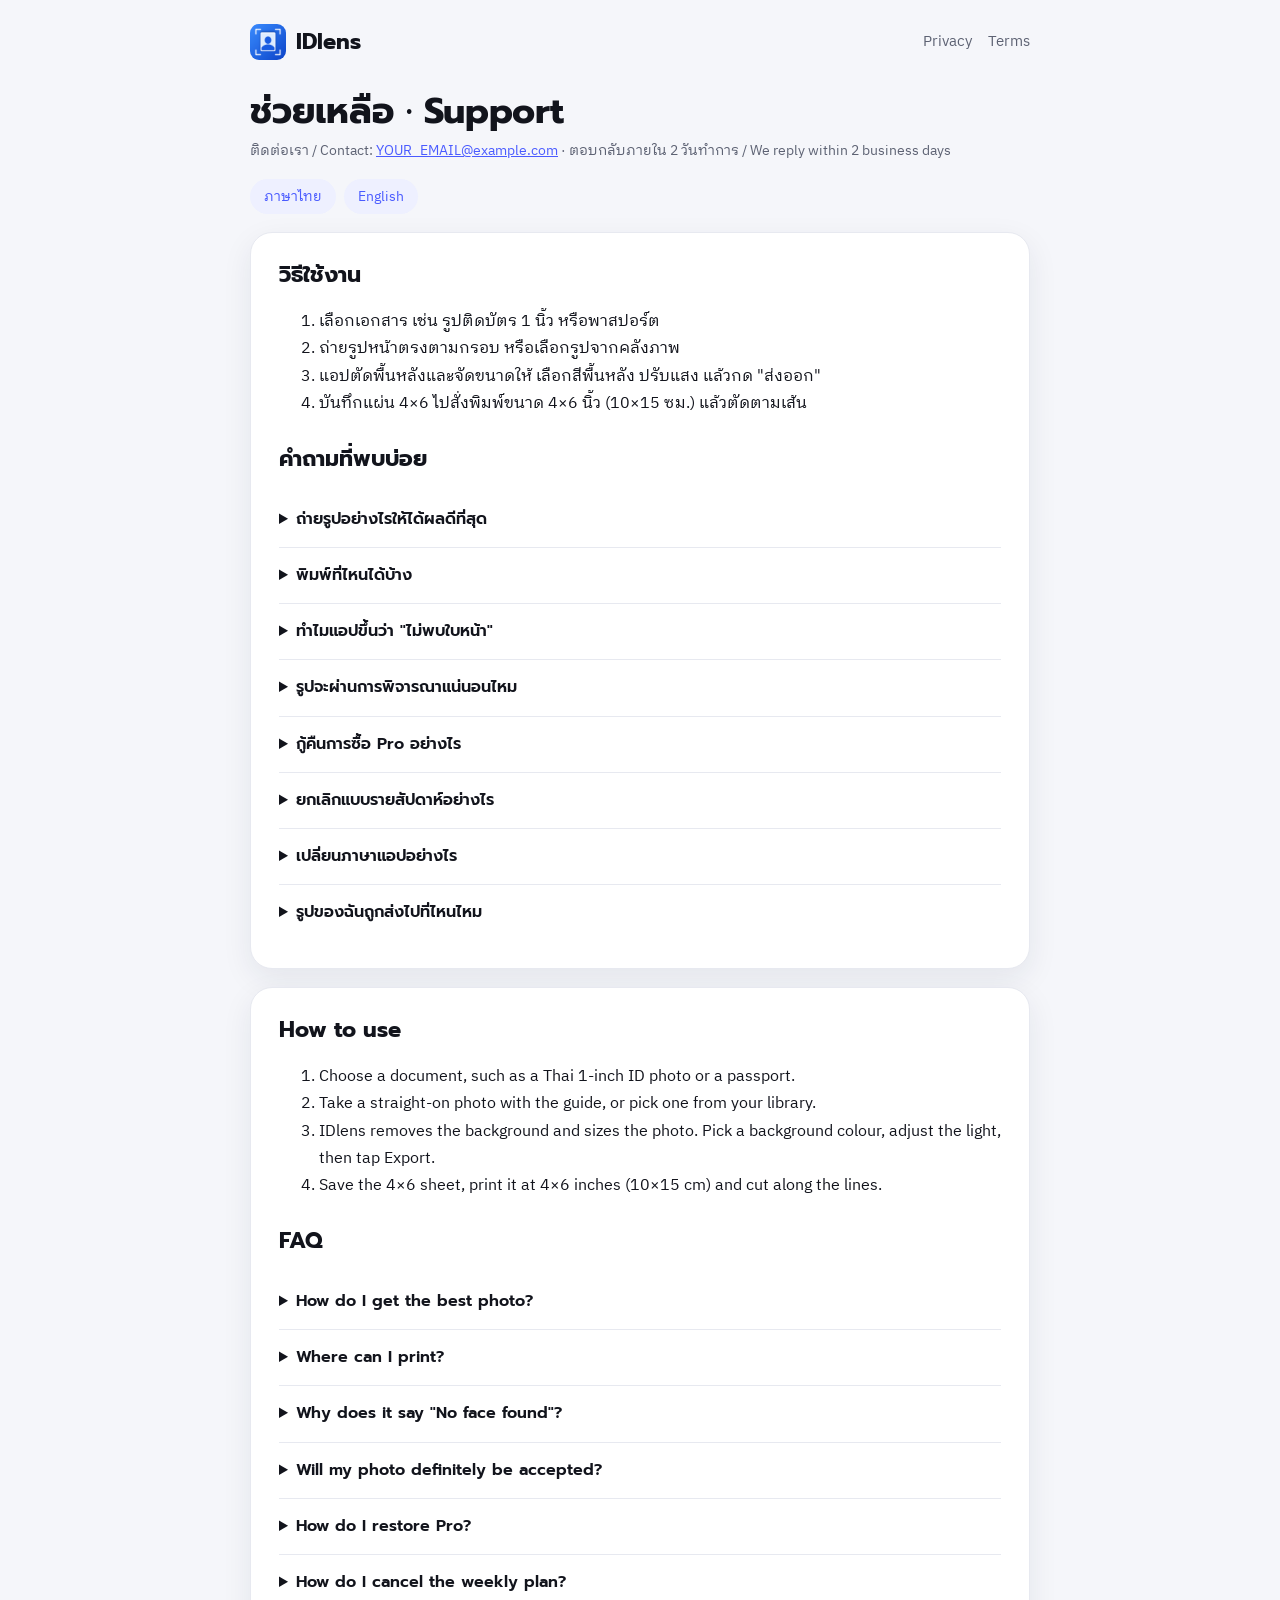
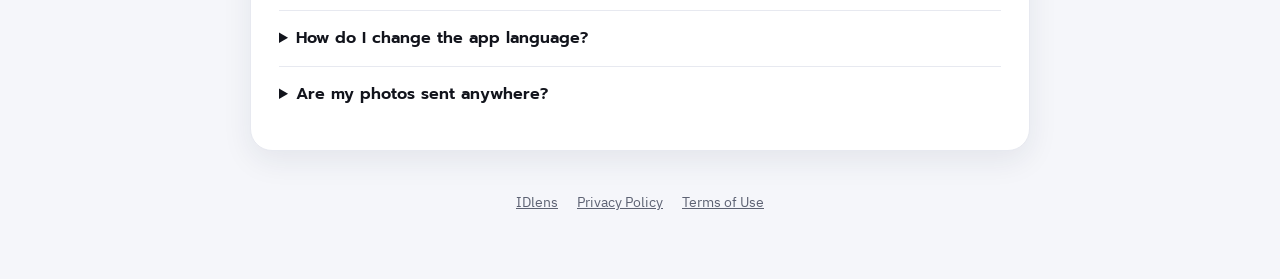
==== support.html @ a6aaaff3 "Add files via upload" ====
<!doctype html>
<html lang="th">
<head>
  <meta charset="utf-8">
  <meta name="viewport" content="width=device-width, initial-scale=1">
  <title>ช่วยเหลือ – IDlens</title>
  <link rel="icon" href="icon.png">
  <link rel="preconnect" href="https://fonts.googleapis.com">
  <link rel="preconnect" href="https://fonts.gstatic.com" crossorigin>
  <link href="https://fonts.googleapis.com/css2?family=IBM+Plex+Sans+Thai+Looped:wght@400;500;600&family=Prompt:wght@500;600;700&display=swap" rel="stylesheet">
  <link rel="stylesheet" href="style.css">
</head>
<body>
<main>
  <nav class="nav">
    <a class="brand" href="index.html"><img src="icon.png" alt="">IDlens</a>
    <div class="nav-links">
      <a href="privacy.html">Privacy</a>
      <a href="terms.html">Terms</a>
    </div>
  </nav>

  <h1 class="page-title">ช่วยเหลือ · Support</h1>
  <p class="meta">ติดต่อเรา / Contact: <a href="mailto:YOUR_EMAIL@example.com">YOUR_EMAIL@example.com</a> · ตอบกลับภายใน 2 วันทำการ / We reply within 2 business days</p>
  <div class="lang-switch">
    <a href="#th">ภาษาไทย</a>
    <a href="#en">English</a>
  </div>

  <section class="card" id="th">
    <h2>วิธีใช้งาน</h2>
    <ol>
      <li>เลือกเอกสาร เช่น รูปติดบัตร 1 นิ้ว หรือพาสปอร์ต</li>
      <li>ถ่ายรูปหน้าตรงตามกรอบ หรือเลือกรูปจากคลังภาพ</li>
      <li>แอปตัดพื้นหลังและจัดขนาดให้ เลือกสีพื้นหลัง ปรับแสง แล้วกด "ส่งออก"</li>
      <li>บันทึกแผ่น 4×6 ไปสั่งพิมพ์ขนาด 4×6 นิ้ว (10×15 ซม.) แล้วตัดตามเส้น</li>
    </ol>

    <h2>คำถามที่พบบ่อย</h2>
    <details>
      <summary>ถ่ายรูปอย่างไรให้ได้ผลดีที่สุด</summary>
      <p>ยืนหน้าผนังสีเรียบ แสงสว่างเท่ากันทั้งหน้า มองตรงเข้ากล้อง ไม่ใส่แว่นกันแดดหรือหมวก และให้ไหล่อยู่ในภาพด้วย</p>
    </details>
    <details>
      <summary>พิมพ์ที่ไหนได้บ้าง</summary>
      <p>ร้านถ่ายรูป ร้านพิมพ์รูปด่วน หรือบริการพิมพ์รูปออนไลน์ สั่งขนาด 4×6 นิ้ว (10×15 ซม.) โดยไม่ต้องย่อหรือขยาย ไฟล์ตั้งค่า 300 dpi ไว้แล้ว</p>
    </details>
    <details>
      <summary>ทำไมแอปขึ้นว่า "ไม่พบใบหน้า"</summary>
      <p>ลองถ่ายใหม่ในที่สว่างขึ้น หันหน้าตรง และให้มีคนเดียวในภาพ หากยังไม่พบ สามารถจัดตำแหน่งเองด้วยการใช้สองนิ้วซูมและลาก</p>
    </details>
    <details>
      <summary>รูปจะผ่านการพิจารณาแน่นอนไหม</summary>
      <p>แอปจัดขนาดตามข้อกำหนดที่เผยแพร่ แต่การรับรูปขึ้นอยู่กับหน่วยงานที่ออกเอกสาร แนะนำให้ตรวจข้อกำหนดล่าสุดก่อนยื่น</p>
    </details>
    <details>
      <summary>กู้คืนการซื้อ Pro อย่างไร</summary>
      <p>เปิดแอป › การตั้งค่า › กู้คืนการซื้อ โดยใช้บัญชี Apple เดียวกับที่ซื้อไว้</p>
    </details>
    <details>
      <summary>ยกเลิกแบบรายสัปดาห์อย่างไร</summary>
      <p>ไปที่ การตั้งค่า › บัญชี Apple › การสมัครสมาชิก › IDlens Pro แล้วเลือกยกเลิก อย่างน้อย 24 ชั่วโมงก่อนรอบต่ออายุ</p>
    </details>
    <details>
      <summary>เปลี่ยนภาษาแอปอย่างไร</summary>
      <p>ไปที่ การตั้งค่า › IDlens › ภาษา แล้วเลือกไทยหรืออังกฤษ</p>
    </details>
    <details>
      <summary>รูปของฉันถูกส่งไปที่ไหนไหม</summary>
      <p>ไม่ ทุกขั้นตอนทำงานในเครื่องของคุณ อ่านเพิ่มเติมได้ที่ <a href="privacy.html">นโยบายความเป็นส่วนตัว</a></p>
    </details>
  </section>

  <section class="card" id="en">
    <h2>How to use</h2>
    <ol>
      <li>Choose a document, such as a Thai 1-inch ID photo or a passport.</li>
      <li>Take a straight-on photo with the guide, or pick one from your library.</li>
      <li>IDlens removes the background and sizes the photo. Pick a background colour, adjust the light, then tap Export.</li>
      <li>Save the 4×6 sheet, print it at 4×6 inches (10×15 cm) and cut along the lines.</li>
    </ol>

    <h2>FAQ</h2>
    <details>
      <summary>How do I get the best photo?</summary>
      <p>Stand in front of a plain wall in even light, look straight at the camera, remove sunglasses and hats, and keep your shoulders in the frame.</p>
    </details>
    <details>
      <summary>Where can I print?</summary>
      <p>Any photo shop, instant print kiosk or online print service. Order a 4×6 inch (10×15 cm) print without cropping or resizing — the file is already set to 300 dpi.</p>
    </details>
    <details>
      <summary>Why does it say "No face found"?</summary>
      <p>Retake the photo in better light, facing the camera, with only one person in the frame. You can also position the photo yourself by pinching and dragging.</p>
    </details>
    <details>
      <summary>Will my photo definitely be accepted?</summary>
      <p>IDlens follows published specifications, but acceptance is decided by the issuing authority. Check the latest requirements before you apply.</p>
    </details>
    <details>
      <summary>How do I restore Pro?</summary>
      <p>Open the app › Settings › Restore purchases, signed in with the Apple Account you bought with.</p>
    </details>
    <details>
      <summary>How do I cancel the weekly plan?</summary>
      <p>Go to Settings › Apple Account › Subscriptions › IDlens Pro and cancel at least 24 hours before it renews.</p>
    </details>
    <details>
      <summary>How do I change the app language?</summary>
      <p>Go to Settings › IDlens › Language and choose Thai or English.</p>
    </details>
    <details>
      <summary>Are my photos sent anywhere?</summary>
      <p>No. Everything runs on your device. See the <a href="privacy.html">Privacy Policy</a>.</p>
    </details>
  </section>

  <footer>
    <a href="index.html">IDlens</a>
    <a href="privacy.html">Privacy Policy</a>
    <a href="terms.html">Terms of Use</a>
  </footer>
</main>
</body>
</html>
---- style.css ----
:root {
  --accent: #4a5bff;
  --grad: linear-gradient(135deg, #3d8bff, #5b4bff);
  --canvas: #f5f6fa;
  --surface: #ffffff;
  --ink: #12141c;
  --muted: #5d6273;
  --hairline: #e7e9f0;
  --soft: #eef0ff;
  --good: #12a150;
  --shadow: 0 10px 30px rgba(27, 35, 64, 0.08);
}

@media (prefers-color-scheme: dark) {
  :root {
    --accent: #7c8aff;
    --canvas: #0b0d14;
    --surface: #151925;
    --ink: #eef0f7;
    --muted: #9aa0b4;
    --hairline: #262c3c;
    --soft: #1a1f3d;
    --good: #3bd889;
    --shadow: none;
  }
}

* { box-sizing: border-box; }

body {
  margin: 0;
  font-family: "IBM Plex Sans Thai Looped", "IBM Plex Sans", system-ui, -apple-system, sans-serif;
  font-size: 16px;
  line-height: 1.7;
  color: var(--ink);
  background: var(--canvas);
  -webkit-font-smoothing: antialiased;
}

h1, h2, h3, .brand, .button {
  font-family: "Prompt", system-ui, sans-serif;
  line-height: 1.3;
}

a { color: var(--accent); }

main {
  max-width: 820px;
  margin: 0 auto;
  padding: 24px 20px 64px;
}

/* Top bar */
.nav {
  display: flex;
  align-items: center;
  justify-content: space-between;
  gap: 12px;
  margin-bottom: 28px;
}
.brand {
  display: inline-flex;
  align-items: center;
  gap: 10px;
  font-weight: 700;
  font-size: 22px;
  color: var(--ink);
  text-decoration: none;
}
.brand img { width: 36px; height: 36px; border-radius: 9px; }
.nav-links { display: flex; gap: 16px; flex-wrap: wrap; font-size: 15px; }
.nav-links a { color: var(--muted); text-decoration: none; }
.nav-links a:hover { color: var(--accent); }

/* Hero */
.hero {
  position: relative;
  overflow: hidden;
  padding: 40px 32px;
  border-radius: 28px;
  background: var(--grad);
  color: #fff;
  box-shadow: 0 18px 40px rgba(74, 91, 255, 0.28);
}
.hero::after {
  content: "";
  position: absolute;
  width: 320px; height: 320px;
  right: -90px; top: -120px;
  border-radius: 50%;
  background: rgba(255, 255, 255, 0.1);
}
.hero img { width: 84px; height: 84px; border-radius: 20px; box-shadow: 0 10px 24px rgba(0, 0, 0, 0.2); }
.hero h1 { font-size: clamp(30px, 6vw, 44px); margin: 18px 0 8px; }
.hero p { margin: 0; opacity: 0.9; max-width: 560px; font-size: 17px; }
.pill {
  display: inline-block;
  margin-top: 18px;
  padding: 6px 14px;
  border-radius: 999px;
  background: rgba(255, 255, 255, 0.18);
  font-size: 14px;
}
.button {
  display: inline-block;
  margin-top: 22px;
  padding: 13px 24px;
  border-radius: 999px;
  background: #fff;
  color: #4a5bff;
  font-weight: 600;
  text-decoration: none;
}

/* Feature grid */
.grid {
  display: grid;
  grid-template-columns: repeat(auto-fit, minmax(220px, 1fr));
  gap: 14px;
  margin-top: 28px;
}
.feature, .card {
  background: var(--surface);
  border: 1px solid var(--hairline);
  border-radius: 22px;
  box-shadow: var(--shadow);
}
.feature { padding: 20px; }
.feature .icon {
  display: inline-grid;
  place-items: center;
  width: 42px; height: 42px;
  border-radius: 12px;
  background: var(--soft);
  font-size: 22px;
}
.feature h3 { margin: 12px 0 4px; font-size: 18px; }
.feature p { margin: 0; color: var(--muted); font-size: 15px; }

/* Documents */
.card { padding: 28px; margin-top: 18px; }
.card h2 { margin-top: 0; font-size: 22px; }
.card h2:not(:first-child) { margin-top: 28px; }
.card h3 { font-size: 17px; margin: 22px 0 6px; }
.card p, .card li { color: var(--ink); }
.card ul { padding-left: 22px; }
.meta { color: var(--muted); font-size: 14px; margin: 4px 0 0; }
.page-title { font-size: clamp(28px, 5vw, 36px); margin: 8px 0 0; }
.lang-switch { display: flex; gap: 8px; margin-top: 16px; }
.lang-switch a {
  padding: 6px 14px;
  border-radius: 999px;
  background: var(--soft);
  text-decoration: none;
  font-size: 14px;
}
.summary {
  padding: 16px 18px;
  border-radius: 16px;
  background: var(--soft);
  margin: 0 0 8px;
}
details { border-top: 1px solid var(--hairline); padding: 14px 0; }
details:first-of-type { border-top: 0; }
summary { cursor: pointer; font-weight: 600; font-family: "Prompt", system-ui, sans-serif; }
details p { margin: 10px 0 0; color: var(--muted); }

footer {
  margin-top: 40px;
  color: var(--muted);
  font-size: 14px;
  text-align: center;
}
footer a { color: var(--muted); margin: 0 8px; }
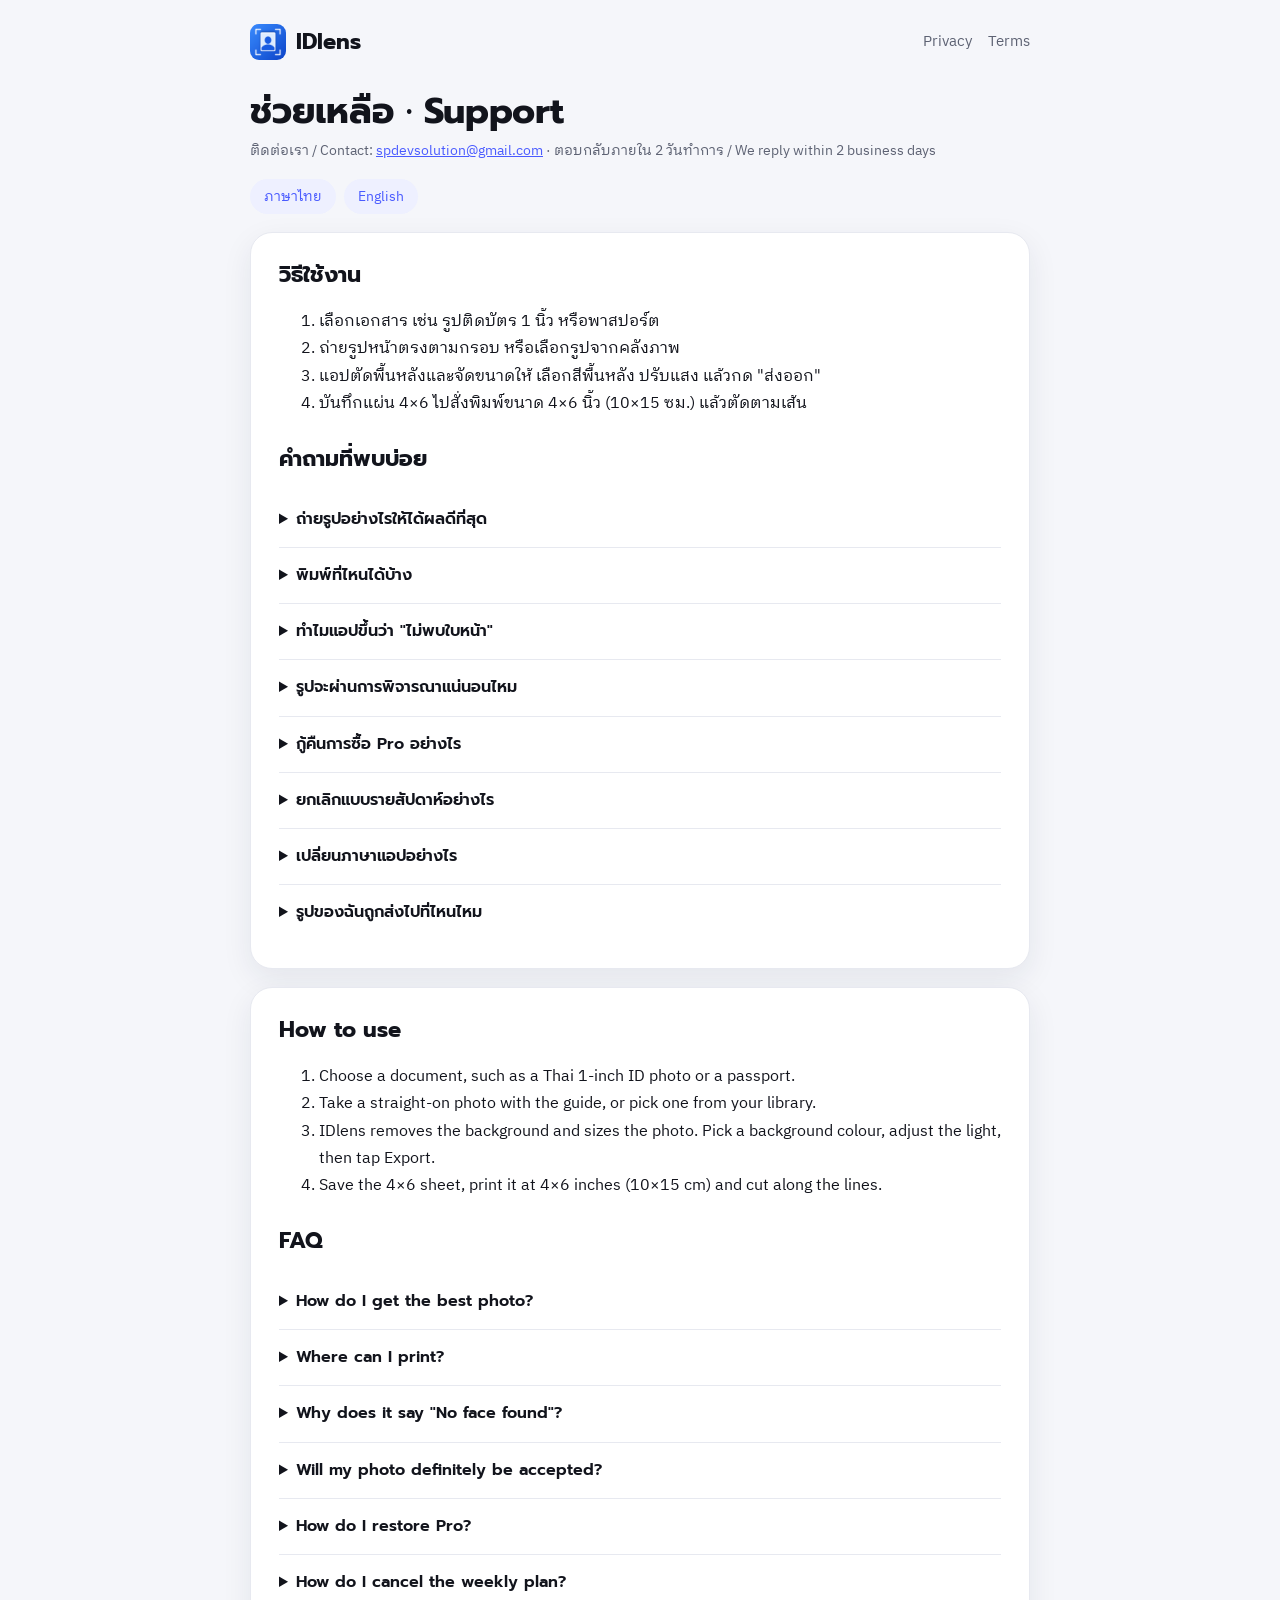
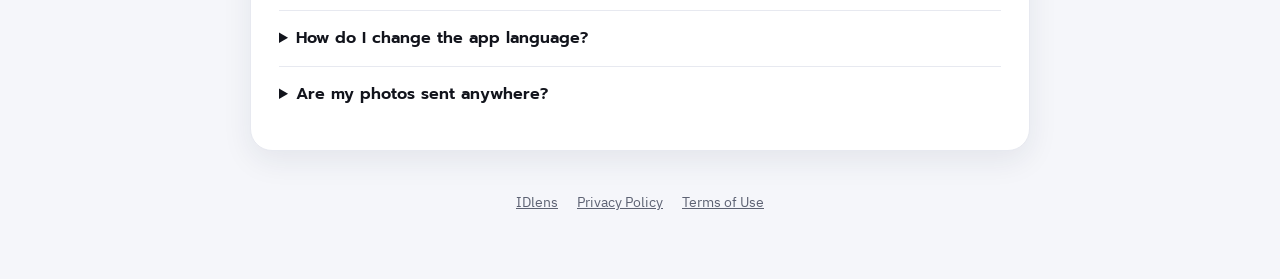
==== commit 61adef4a: "Add files via upload" ====
--- a/support.html
+++ b/support.html
@@ -21,7 +21,7 @@
   </nav>
 
   <h1 class="page-title">ช่วยเหลือ · Support</h1>
-  <p class="meta">ติดต่อเรา / Contact: <a href="mailto:YOUR_EMAIL@example.com">YOUR_EMAIL@example.com</a> · ตอบกลับภายใน 2 วันทำการ / We reply within 2 business days</p>
+  <p class="meta">ติดต่อเรา / Contact: <a href="mailto:spdevsolution@gmail.com">spdevsolution@gmail.com</a> · ตอบกลับภายใน 2 วันทำการ / We reply within 2 business days</p>
   <div class="lang-switch">
     <a href="#th">ภาษาไทย</a>
     <a href="#en">English</a>
